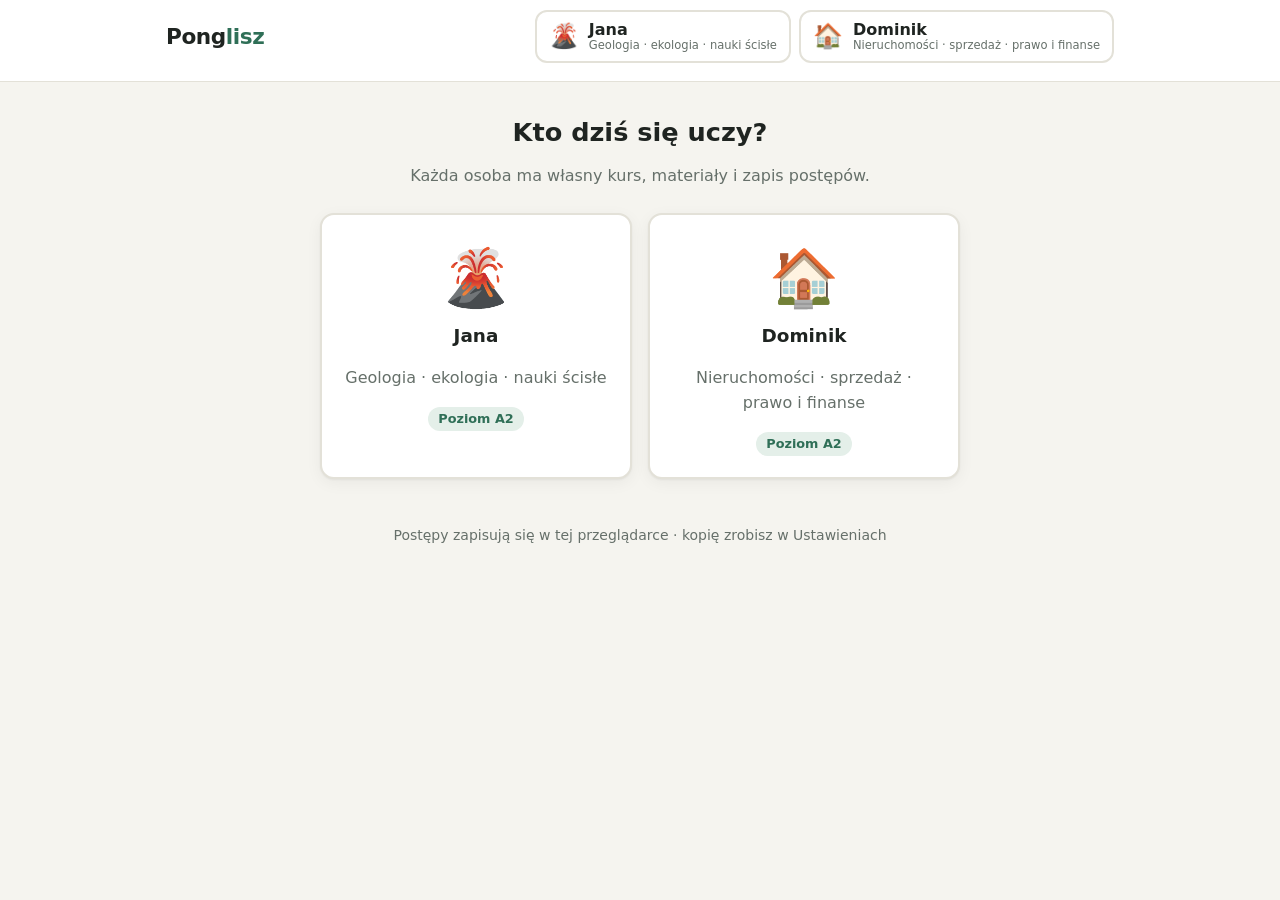
==== public/index.html @ fcb57989 "Przejście z Cloudflare Pages na Workers (strona w public/, logika w worker/) Co-Authored-By: Claude " ====
<!doctype html>
<html lang="pl">
<head>
  <meta charset="utf-8">
  <meta name="viewport" content="width=device-width, initial-scale=1">
  <title>Ponglisz – angielski dla Jany i Dominika</title>
  <meta name="description" content="Adaptacyjna nauka angielskiego: geologia i nauki ścisłe (Jana) oraz nieruchomości (Dominik).">
  <meta name="theme-color" content="#2f6f57">
  <link rel="icon" href="data:image/svg+xml,<svg xmlns='http://www.w3.org/2000/svg' viewBox='0 0 100 100'><text y='.9em' font-size='90'>🇬🇧</text></svg>">
  <link rel="stylesheet" href="css/style.css">
</head>
<body>
  <header class="top">
    <div class="wrap">
      <a class="logo" href="#/">Pong<span>lisz</span></a>
      <nav class="ptabs" id="ptabs" aria-label="Profile"></nav>
    </div>
    <nav class="subnav wrap" id="subnav" aria-label="Sekcje" hidden></nav>
  </header>

  <main class="wrap" id="view"></main>

  <footer class="wrap foot muted small">
    <span id="syncstat">Postępy zapisują się w tej przeglądarce · kopię zrobisz w Ustawieniach</span><span id="who" hidden></span>
  </footer>

  <script src="js/data/decks-common.js"></script>
  <script src="js/data/decks-jana.js"></script>
  <script src="js/data/decks-dominik.js"></script>
  <script src="js/data/decks-life.js"></script>
  <script src="js/data/grammar.js"></script>
  <script src="js/data/readings.js"></script>
  <script src="js/app.js"></script>
</body>
</html>
---- public/css/style.css ----
:root {
  --bg: #f5f4ef;
  --card: #ffffff;
  --text: #1f2421;
  --muted: #66706a;
  --line: #e3e1d8;
  --accent: #2f6f57;
  --accent-2: #d08a2e;
  --accent-soft: #e4efe9;
  --ok: #1f8a4c;
  --ok-soft: #e1f4e8;
  --bad: #c43d3d;
  --bad-soft: #fbe6e4;
  --shadow: 0 1px 2px rgba(0,0,0,.05), 0 4px 16px rgba(0,0,0,.05);
  --radius: 14px;
}
body[data-profile="jana"] { --accent: #2f6f57; --accent-2: #c9822a; --accent-soft: #e4efe9; }
body[data-profile="dominik"] { --accent: #2457b8; --accent-2: #d9822b; --accent-soft: #e5ecfa; }

@media (prefers-color-scheme: dark) {
  :root {
    --bg: #141716; --card: #1d2120; --text: #e9ece9; --muted: #9aa49e; --line: #2d3331;
    --ok-soft: #173826; --bad-soft: #3d1d1d; --shadow: 0 1px 2px rgba(0,0,0,.4);
  }
  body[data-profile="jana"] { --accent: #5fb38f; --accent-soft: #1f342b; }
  body[data-profile="dominik"] { --accent: #6e9cf0; --accent-soft: #1d2a44; }
}

* { box-sizing: border-box; }
html { -webkit-text-size-adjust: 100%; }
body {
  margin: 0; background: var(--bg); color: var(--text);
  font: 16px/1.55 system-ui, -apple-system, "Segoe UI", Roboto, "Helvetica Neue", Arial, sans-serif;
}
a { color: var(--accent); }
h1 { font-size: 1.6rem; margin: .2em 0 .4em; line-height: 1.2; }
h2 { font-size: 1.15rem; margin: 0 0 .7em; }
h3 { font-size: 1rem; margin: 1em 0 .5em; }
.wrap { max-width: 980px; margin: 0 auto; padding: 0 16px; }
.muted { color: var(--muted); }
.small { font-size: .875rem; }
.center { text-align: center; }
.mt { margin-top: 1.4em; }
kbd { font: 600 .75rem ui-monospace, monospace; border: 1px solid var(--line); border-radius: 5px; padding: 1px 5px; background: var(--bg); color: var(--muted); }

/* nagłówek */
.top { background: var(--card); border-bottom: 1px solid var(--line); position: sticky; top: 0; z-index: 5; }
.top > .wrap:first-child { display: flex; align-items: center; gap: 16px; padding-top: 10px; padding-bottom: 10px; flex-wrap: wrap; }
.logo { font-weight: 800; font-size: 1.35rem; text-decoration: none; color: var(--text); letter-spacing: -.02em; }
.logo span { color: var(--accent); }
.ptabs { display: flex; gap: 8px; margin-left: auto; flex-wrap: wrap; }
.ptab { display: flex; align-items: center; gap: 10px; text-decoration: none; color: var(--text); border: 2px solid var(--line); border-radius: 12px; padding: 6px 12px; transition: border-color .15s, background .15s; }
.ptab small { display: block; color: var(--muted); font-size: .72rem; line-height: 1.2; }
.ptab b { display: block; line-height: 1.2; }
.ptab .pe { font-size: 1.5rem; }
.ptab[data-p="jana"].active { border-color: #2f6f57; background: #e4efe9; }
.ptab[data-p="dominik"].active { border-color: #2457b8; background: #e5ecfa; }
@media (prefers-color-scheme: dark) {
  .ptab[data-p="jana"].active { background: #1f342b; border-color: #5fb38f; }
  .ptab[data-p="dominik"].active { background: #1d2a44; border-color: #6e9cf0; }
}
.subnav { display: flex; gap: 4px; overflow-x: auto; padding-bottom: 8px; scrollbar-width: none; }
.subnav::-webkit-scrollbar { display: none; }
.subnav a { white-space: nowrap; text-decoration: none; color: var(--muted); padding: 6px 12px; border-radius: 999px; font-size: .92rem; }
.subnav a.active { background: var(--accent); color: #fff; }
.subnav a:not(.active):hover { background: var(--accent-soft); color: var(--text); }

main { padding-top: 20px; padding-bottom: 20px; }
.foot { padding-bottom: 30px; text-align: center; }

/* karty */
.card { background: var(--card); border: 1px solid var(--line); border-radius: var(--radius); padding: 20px; box-shadow: var(--shadow); margin-bottom: 16px; }
.grid2 { display: grid; grid-template-columns: 1fr 1fr; gap: 16px; }
.grid2 > .card { margin-bottom: 0; }
.grid2 { margin-bottom: 16px; }
@media (max-width: 760px) { .grid2 { grid-template-columns: 1fr; } }

/* przyciski */
.btn { display: inline-flex; align-items: center; justify-content: center; gap: 8px; border: 0; border-radius: 10px; padding: 10px 18px; background: var(--accent); color: #fff; font: inherit; font-weight: 600; cursor: pointer; text-decoration: none; transition: filter .15s, transform .05s; }
.btn:hover { filter: brightness(1.08); }
.btn:active { transform: translateY(1px); }
.btn:disabled { opacity: .5; cursor: default; }
.btn.big { padding: 14px 24px; font-size: 1.05rem; flex-direction: column; gap: 2px; }
.btn.big small { font-weight: 400; opacity: .9; font-size: .8rem; }
.btn.ghost { background: transparent; color: var(--accent); border: 2px solid var(--accent); }
.btn.sm { padding: 6px 12px; font-size: .9rem; }
.btn.danger { background: var(--bad); }
.btn.file { cursor: pointer; }
.link { background: none; border: 0; padding: 0; color: var(--accent); font: inherit; cursor: pointer; text-decoration: underline; text-underline-offset: 2px; }
.actions { display: flex; gap: 10px; justify-content: flex-end; margin-top: 16px; flex-wrap: wrap; }
.actions.center { justify-content: center; }
.row-gap { display: flex; gap: 12px; flex-wrap: wrap; align-items: center; margin: 10px 0; }
.row-between { display: flex; justify-content: space-between; gap: 10px; }
.pill { display: inline-block; background: var(--accent-soft); color: var(--accent); font-weight: 700; font-size: .8rem; padding: 2px 10px; border-radius: 999px; vertical-align: middle; }
.pill.sm { font-size: .7rem; padding: 1px 7px; }

/* wybór profilu */
.chooser { text-align: center; padding: 30px 0; }
.choose-grid { display: grid; grid-template-columns: repeat(auto-fit, minmax(240px, 1fr)); gap: 16px; max-width: 640px; margin: 24px auto 0; }
.choose { text-decoration: none; color: var(--text); transition: transform .15s, border-color .15s; border-width: 2px; }
.choose:hover { transform: translateY(-3px); }
.choose[data-p="jana"]:hover { border-color: #2f6f57; }
.choose[data-p="dominik"]:hover { border-color: #2457b8; }
.big-emoji { font-size: 3.5rem; }

/* pulpit */
.hero-top { display: flex; justify-content: space-between; gap: 16px; align-items: flex-start; }
.hero-top p { margin: 0; }
.lvl-badge { background: var(--accent); color: #fff; border-radius: 16px; padding: 8px 16px; text-align: center; min-width: 84px; }
.lvl-badge small { display: block; font-size: .7rem; text-transform: uppercase; letter-spacing: .08em; opacity: .85; }
.lvl-badge b { font-size: 1.7rem; line-height: 1.1; }
.lvl-progress { margin: 18px 0 8px; }
.lvl-progress p { margin: 6px 0 0; }
.bar { height: 8px; background: var(--line); border-radius: 999px; overflow: hidden; flex: 1; }
.bar.big { height: 12px; margin-top: 6px; }
.bar span { display: block; height: 100%; background: linear-gradient(90deg, var(--accent), var(--accent-2)); border-radius: 999px; transition: width .4s; }
.hero-actions { display: flex; gap: 12px; flex-wrap: wrap; margin-top: 16px; align-items: flex-start; flex-direction: column; }
.hero-actions p { margin: 0; }
.lessons { display: flex; gap: 10px; flex-wrap: wrap; justify-content: inherit; }
.center .lessons { justify-content: center; margin: 14px 0; }
.lesson-btn { flex-direction: column; gap: 0; padding: 12px 20px; min-width: 150px; }
.lesson-btn small { font-weight: 400; font-size: .8rem; opacity: .85; }
@media (max-width: 600px) { .lessons { width: 100%; } .lesson-btn { flex: 1 1 100%; } }

.stats { display: grid; grid-template-columns: repeat(6, 1fr); gap: 12px; margin-bottom: 16px; }
.stat { margin: 0; padding: 14px; text-align: center; }
.stat b { display: block; font-size: 1.5rem; line-height: 1.2; }
.stat b small { font-size: .9rem; color: var(--muted); font-weight: 500; }
.stat span { font-size: .78rem; color: var(--muted); }
@media (max-width: 860px) { .stats { grid-template-columns: repeat(3, 1fr); } }
@media (max-width: 480px) { .stats { grid-template-columns: repeat(2, 1fr); } }

.chart { display: flex; gap: 6px; align-items: flex-end; height: 140px; }
.bcol { flex: 1; display: flex; flex-direction: column; align-items: center; gap: 4px; height: 100%; }
.btrack { flex: 1; width: 100%; display: flex; align-items: flex-end; }
.bfill { width: 100%; background: var(--accent-soft); border-radius: 6px 6px 2px 2px; display: flex; align-items: flex-end; overflow: hidden; min-height: 2px; }
.bok { width: 100%; background: var(--accent); }
.bcol span { font-size: .7rem; color: var(--muted); }
.legend { display: flex; align-items: center; gap: 6px; margin: 10px 0 0; }
.lg { display: inline-block; width: 12px; height: 12px; border-radius: 3px; }
.lg.a { background: var(--accent); }
.lg.b { background: var(--accent-soft); margin-left: 10px; }

.deckrow { padding: 10px 0; border-bottom: 1px solid var(--line); }
.deckrow:last-of-type { border-bottom: 0; }
.dr-head { display: flex; justify-content: space-between; gap: 8px; flex-wrap: wrap; }
.dr-act { font-size: .82rem; margin-top: 4px; color: var(--muted); }
.due { color: var(--accent-2); }
.stack { display: flex; height: 8px; background: var(--line); border-radius: 999px; overflow: hidden; margin-top: 6px; }
.stack .m { background: var(--accent); }
.stack .s { background: var(--accent-soft); }
@media (prefers-color-scheme: dark) { .stack .s { background: #3a4a43; } }

.glist { display: flex; flex-direction: column; gap: 2px; }
.grow { display: flex; justify-content: space-between; align-items: center; gap: 10px; text-decoration: none; color: var(--text); padding: 6px 8px; border-radius: 8px; font-size: .92rem; }
.grow:hover { background: var(--accent-soft); }
.mini { display: inline-block; width: 70px; height: 6px; background: var(--line); border-radius: 999px; overflow: hidden; flex-shrink: 0; }
.mini span { display: block; height: 100%; background: var(--accent); }

/* sesja */
.sess-top { display: flex; align-items: center; gap: 12px; margin-bottom: 14px; }
.task { max-width: 680px; margin: 0 auto 16px; padding: 26px; }
.badge { display: inline-block; font-size: .78rem; font-weight: 700; padding: 3px 10px; border-radius: 999px; margin-bottom: 8px; }
.badge.new { background: #fff1d9; color: #9a5b00; }
.badge.gram { background: var(--accent-soft); color: var(--accent); }
.badge.retry { background: var(--bad-soft); color: var(--bad); }
@media (prefers-color-scheme: dark) { .badge.new { background: #3d2e12; color: #f2c46d; } }
.deck-label { font-size: .82rem; color: var(--muted); margin-bottom: 14px; }
.qlabel { font-size: .9rem; color: var(--muted); margin-bottom: 4px; }
.word { font-size: 2rem; font-weight: 700; line-height: 1.2; margin: 4px 0 8px; display: flex; align-items: center; gap: 10px; flex-wrap: wrap; letter-spacing: -.01em; }
.word.pl { font-size: 1.6rem; }
.tr { font-size: 1.25rem; color: var(--accent); font-weight: 600; margin-bottom: 12px; }
.example { font-style: italic; background: var(--bg); border-left: 4px solid var(--accent); padding: 10px 14px; border-radius: 8px; margin: 10px 0; }
.sentence { font-size: 1.3rem; line-height: 1.5; margin: 8px 0 4px; }
.blank { display: inline-block; min-width: 3.2em; border-bottom: 3px solid var(--accent); color: var(--accent); text-align: center; font-weight: 700; }
.hintline { margin-top: 4px; }
.speak { border: 0; background: var(--accent-soft); border-radius: 50%; width: 38px; height: 38px; cursor: pointer; font-size: 1rem; flex-shrink: 0; vertical-align: middle; }
.speak.sm { width: 28px; height: 28px; font-size: .78rem; }
.speak.xs { width: 22px; height: 22px; font-size: .62rem; }
.speak:hover { filter: brightness(.95); }

.opts { display: grid; gap: 10px; margin-top: 18px; }
.opt { display: flex; align-items: center; gap: 12px; text-align: left; border: 2px solid var(--line); background: var(--card); color: var(--text); border-radius: 12px; padding: 12px 14px; font: inherit; cursor: pointer; transition: border-color .12s, background .12s; }
.opt:hover:not(:disabled) { border-color: var(--accent); background: var(--accent-soft); }
.opt:disabled { cursor: default; }
.opt.right { border-color: var(--ok); background: var(--ok-soft); }
.opt.wrong { border-color: var(--bad); background: var(--bad-soft); }

.typed { display: flex; gap: 10px; margin-top: 18px; }
.typed input, .toolbar input, .toolbar select, .form select { flex: 1; font: inherit; font-size: 1.1rem; padding: 10px 14px; border-radius: 10px; border: 2px solid var(--line); background: var(--card); color: var(--text); min-width: 0; }
.typed input:focus { outline: none; border-color: var(--accent); }
.typed input.right { border-color: var(--ok); background: var(--ok-soft); }
.typed input.wrong { border-color: var(--bad); background: var(--bad-soft); }

.built, .pool { display: flex; flex-wrap: wrap; gap: 8px; min-height: 52px; padding: 10px; border-radius: 12px; margin-top: 14px; }
.built { border: 2px dashed var(--line); }
.built.right { border-color: var(--ok); background: var(--ok-soft); }
.built.wrong { border-color: var(--bad); background: var(--bad-soft); }
.tok { border: 1px solid var(--line); background: var(--card); color: var(--text); padding: 7px 12px; border-radius: 9px; font: inherit; cursor: pointer; box-shadow: 0 1px 0 var(--line); }
.tok.on { background: var(--accent-soft); border-color: var(--accent); }

.fb { margin-top: 16px; padding: 12px 16px; border-radius: 12px; }
.fb.ok { background: var(--ok-soft); border: 1px solid var(--ok); }
.fb.bad { background: var(--bad-soft); border: 1px solid var(--bad); }
.fb-title { font-weight: 700; margin-bottom: 4px; }
.fb.ok .fb-title { color: var(--ok); }
.fb.bad .fb-title { color: var(--bad); }
.fb .example { background: rgba(255,255,255,.5); }
@media (prefers-color-scheme: dark) { .fb .example { background: rgba(0,0,0,.2); } }

.result-ring { --p: 0; width: 140px; height: 140px; border-radius: 50%; margin: 16px auto; display: grid; place-content: center; background: conic-gradient(var(--accent) calc(var(--p) * 1%), var(--line) 0); position: relative; }
.result-ring::before { content: ""; position: absolute; inset: 12px; background: var(--card); border-radius: 50%; }
.result-ring b, .result-ring small { position: relative; display: block; text-align: center; }
.result-ring b { font-size: 1.8rem; }
.adapt { margin: 10px auto; max-width: 520px; padding: 10px 14px; border-radius: 10px; background: var(--accent-soft); }
.adapt.level { background: #fff1d9; border: 1px solid var(--accent-2); }
@media (prefers-color-scheme: dark) { .adapt.level { background: #3d2e12; } }
.wrong-list { max-width: 520px; margin: 16px auto 0; text-align: left; }
.wl { display: flex; justify-content: space-between; gap: 10px; padding: 6px 0; border-bottom: 1px solid var(--line); align-items: center; }

/* słownictwo */
.chips { display: flex; gap: 8px; flex-wrap: wrap; margin-bottom: 14px; }
.chip { text-decoration: none; color: var(--text); border: 1px solid var(--line); padding: 6px 12px; border-radius: 999px; font-size: .9rem; }
.chip.active { background: var(--accent); color: #fff; border-color: var(--accent); }
.toolbar { display: flex; gap: 10px; flex-wrap: wrap; margin-bottom: 10px; }
.toolbar input { flex: 2 1 220px; font-size: 1rem; }
.toolbar select { flex: 1 1 140px; font-size: .95rem; }
.wlist { display: flex; flex-direction: column; }
.wrow { display: grid; grid-template-columns: 1fr auto; gap: 2px 12px; padding: 10px 4px; border-bottom: 1px solid var(--line); }
.wmain { display: flex; align-items: center; gap: 8px; flex-wrap: wrap; }
.wmain .pl { color: var(--muted); }
.wmain .pl::before { content: "– "; }
.wex { grid-column: 1; }
.wmeta { grid-column: 2; grid-row: 1 / span 2; display: flex; flex-direction: column; align-items: flex-end; gap: 4px; }
.st { font-size: .72rem; padding: 1px 8px; border-radius: 999px; }
.st.new { background: var(--line); color: var(--muted); }
.st.learn { background: #fff1d9; color: #9a5b00; }
.st.ok { background: var(--ok-soft); color: var(--ok); }
@media (prefers-color-scheme: dark) { .st.learn { background: #3d2e12; color: #f2c46d; } }

/* gramatyka */
.glevel.locked h3 { opacity: .75; }
.gcards { display: grid; grid-template-columns: repeat(auto-fill, minmax(230px, 1fr)); gap: 10px; }
.gcard { display: flex; flex-direction: column; gap: 6px; text-decoration: none; color: var(--text); border: 1px solid var(--line); border-radius: 12px; padding: 12px; }
.gcard:hover { border-color: var(--accent); }
.gcard .mini { width: 100%; }
.glevel.locked .gcard { opacity: .7; }
.lesson { font-size: 1.02rem; }
.lesson ul { padding-left: 1.2em; }
.lesson li { margin: 4px 0; }
.lesson i { color: var(--accent); font-style: normal; font-weight: 500; }
.lesson i.sayable { cursor: pointer; border-bottom: 1px dotted var(--accent); }
.lesson s { color: var(--bad); }

/* czytanie */
.rlist { display: grid; gap: 10px; }
.rcard { display: flex; gap: 12px; align-items: center; flex-wrap: wrap; text-decoration: none; color: var(--text); border: 1px solid var(--line); border-radius: 12px; padding: 14px; }
.rcard:hover { border-color: var(--accent); }
.rcard.locked { opacity: .7; }
.rcard .muted { margin-left: auto; }
.reading { font-size: 1.1rem; line-height: 1.75; max-width: 68ch; }
.gloss { border-bottom: 2px dotted var(--accent); cursor: help; position: relative; }
.gloss:hover::after, .gloss:focus::after, .gloss.show::after {
  content: attr(data-tr); position: absolute; left: 0; bottom: 100%; margin-bottom: 4px; white-space: nowrap;
  background: var(--text); color: var(--bg); font-size: .8rem; padding: 3px 8px; border-radius: 6px; z-index: 3; font-style: normal;
}
.glossary { margin-top: 10px; }
.glossary summary { cursor: pointer; color: var(--accent); font-weight: 600; }
.rqq { border: 1px solid var(--line); border-radius: 12px; margin: 0 0 12px; padding: 10px 14px; }
.rqq legend { font-weight: 600; padding: 0 6px; }
.rqq label { display: block; padding: 6px 8px; border-radius: 8px; cursor: pointer; }
.rqq label:hover { background: var(--accent-soft); }
.rqq label.right { background: var(--ok-soft); }
.rqq label.wrong { background: var(--bad-soft); }
.ptres { display: flex; gap: 14px; justify-content: center; flex-wrap: wrap; margin: 12px 0; }

/* ustawienia */
.form { display: grid; gap: 18px; max-width: 560px; }
.form label { display: grid; gap: 6px; }
.form input[type=range] { width: 100%; accent-color: var(--accent); }

@media (max-width: 600px) {
  h1 { font-size: 1.35rem; }
  .card { padding: 16px; }
  .task { padding: 18px; }
  .word { font-size: 1.6rem; }
  .sentence { font-size: 1.12rem; }
  .ptab small { display: none; }
  .ptabs { margin-left: 0; width: 100%; }
  .ptab { flex: 1; }
  .typed { flex-direction: column; }
  .hero-top h1 { font-size: 1.3rem; }
}
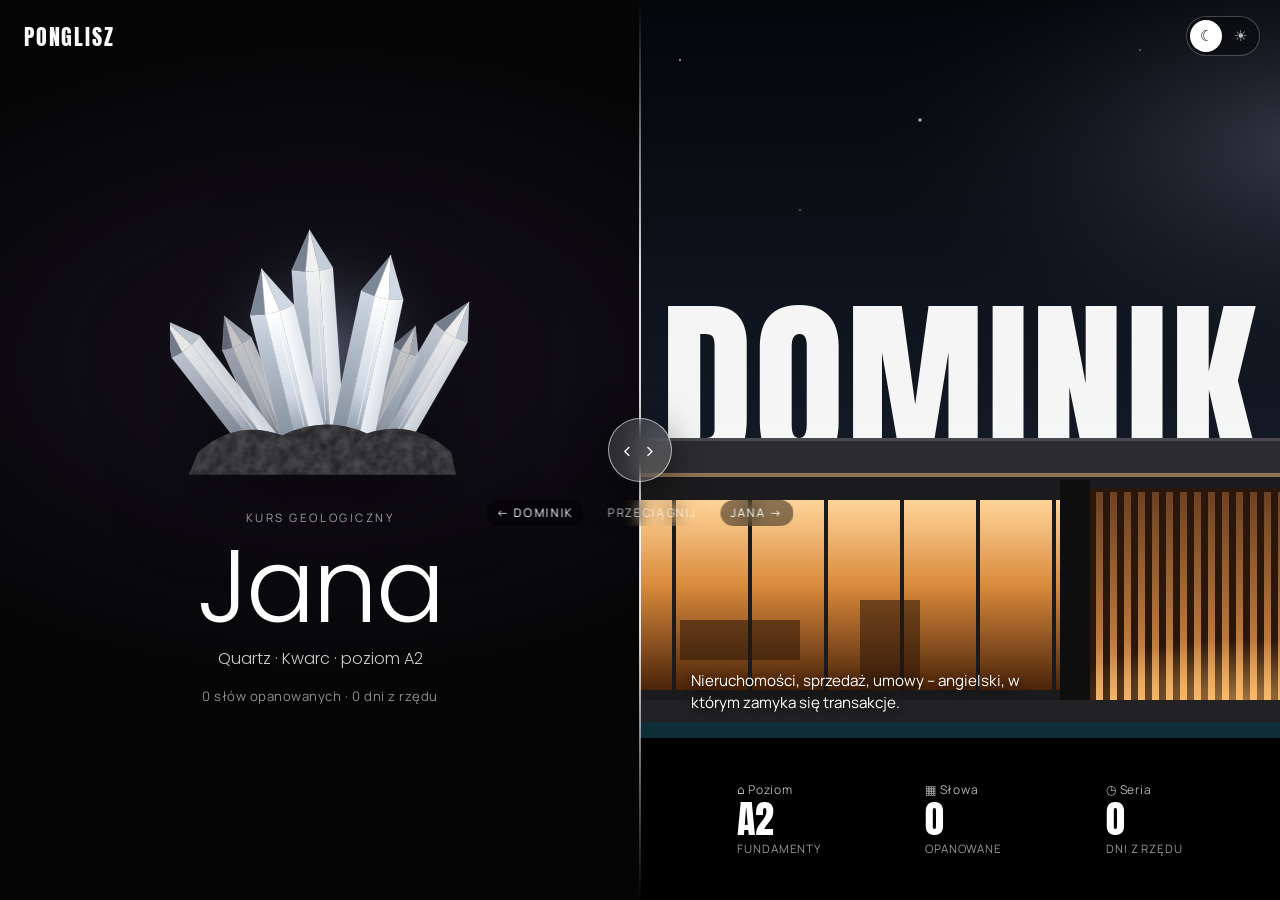
==== commit e74f4d76: "Podgląd nowej szaty graficznej: ekran z suwakiem, pulpity Jany i Dominika, motyw ciemny/jasny Co-Aut" ====
--- a/public/index.html
+++ b/public/index.html
@@ -1,19 +1,24 @@
 <!doctype html>
-<html lang="pl">
+<html lang="pl" data-theme="dark">
 <head>
   <meta charset="utf-8">
   <meta name="viewport" content="width=device-width, initial-scale=1">
   <title>Ponglisz – angielski dla Jany i Dominika</title>
   <meta name="description" content="Adaptacyjna nauka angielskiego: geologia i nauki ścisłe (Jana) oraz nieruchomości (Dominik).">
-  <meta name="theme-color" content="#2f6f57">
+  <meta name="theme-color" content="#0b0b0c">
   <link rel="icon" href="data:image/svg+xml,<svg xmlns='http://www.w3.org/2000/svg' viewBox='0 0 100 100'><text y='.9em' font-size='90'>🇬🇧</text></svg>">
+  <link rel="preconnect" href="https://fonts.googleapis.com">
+  <link rel="preconnect" href="https://fonts.gstatic.com" crossorigin>
+  <link rel="stylesheet" href="https://fonts.googleapis.com/css2?family=Anton&family=Manrope:wght@400;500;600;700&family=Poppins:wght@200;300;400;500&display=swap">
   <link rel="stylesheet" href="css/style.css">
+  <link rel="stylesheet" href="css/theme.css">
+  <script>try{document.documentElement.dataset.theme=localStorage.getItem('ponglisz:theme')||'dark'}catch(e){}</script>
 </head>
 <body>
   <header class="top">
     <div class="wrap">
-      <a class="logo" href="#/">Pong<span>lisz</span></a>
-      <nav class="ptabs" id="ptabs" aria-label="Profile"></nav>
+      <a class="logo" href="#/">PONGLISZ</a>
+      <div class="ptabs" id="ptabs"></div>
     </div>
     <nav class="subnav wrap" id="subnav" aria-label="Sekcje" hidden></nav>
   </header>
@@ -30,6 +35,7 @@
   <script src="js/data/decks-life.js"></script>
   <script src="js/data/grammar.js"></script>
   <script src="js/data/readings.js"></script>
+  <script src="js/art.js"></script>
   <script src="js/app.js"></script>
 </body>
 </html>
--- a/public/css/style.css
+++ b/public/css/style.css
@@ -17,14 +17,7 @@
 body[data-profile="jana"] { --accent: #2f6f57; --accent-2: #c9822a; --accent-soft: #e4efe9; }
 body[data-profile="dominik"] { --accent: #2457b8; --accent-2: #d9822b; --accent-soft: #e5ecfa; }
 
-@media (prefers-color-scheme: dark) {
-  :root {
-    --bg: #141716; --card: #1d2120; --text: #e9ece9; --muted: #9aa49e; --line: #2d3331;
-    --ok-soft: #173826; --bad-soft: #3d1d1d; --shadow: 0 1px 2px rgba(0,0,0,.4);
-  }
-  body[data-profile="jana"] { --accent: #5fb38f; --accent-soft: #1f342b; }
-  body[data-profile="dominik"] { --accent: #6e9cf0; --accent-soft: #1d2a44; }
-}
+
 
 * { box-sizing: border-box; }
 html { -webkit-text-size-adjust: 100%; }
@@ -55,14 +48,11 @@
 .ptab .pe { font-size: 1.5rem; }
 .ptab[data-p="jana"].active { border-color: #2f6f57; background: #e4efe9; }
 .ptab[data-p="dominik"].active { border-color: #2457b8; background: #e5ecfa; }
-@media (prefers-color-scheme: dark) {
-  .ptab[data-p="jana"].active { background: #1f342b; border-color: #5fb38f; }
-  .ptab[data-p="dominik"].active { background: #1d2a44; border-color: #6e9cf0; }
-}
+
 .subnav { display: flex; gap: 4px; overflow-x: auto; padding-bottom: 8px; scrollbar-width: none; }
 .subnav::-webkit-scrollbar { display: none; }
 .subnav a { white-space: nowrap; text-decoration: none; color: var(--muted); padding: 6px 12px; border-radius: 999px; font-size: .92rem; }
-.subnav a.active { background: var(--accent); color: #fff; }
+.subnav a.active { background: var(--accent); color: var(--on-accent, #fff); }
 .subnav a:not(.active):hover { background: var(--accent-soft); color: var(--text); }
 
 main { padding-top: 20px; padding-bottom: 20px; }
@@ -76,7 +66,7 @@
 @media (max-width: 760px) { .grid2 { grid-template-columns: 1fr; } }
 
 /* przyciski */
-.btn { display: inline-flex; align-items: center; justify-content: center; gap: 8px; border: 0; border-radius: 10px; padding: 10px 18px; background: var(--accent); color: #fff; font: inherit; font-weight: 600; cursor: pointer; text-decoration: none; transition: filter .15s, transform .05s; }
+.btn { display: inline-flex; align-items: center; justify-content: center; gap: 8px; border: 0; border-radius: 10px; padding: 10px 18px; background: var(--accent); color: var(--on-accent, #fff); font: inherit; font-weight: 600; cursor: pointer; text-decoration: none; transition: filter .15s, transform .05s; }
 .btn:hover { filter: brightness(1.08); }
 .btn:active { transform: translateY(1px); }
 .btn:disabled { opacity: .5; cursor: default; }
@@ -149,7 +139,7 @@
 .stack { display: flex; height: 8px; background: var(--line); border-radius: 999px; overflow: hidden; margin-top: 6px; }
 .stack .m { background: var(--accent); }
 .stack .s { background: var(--accent-soft); }
-@media (prefers-color-scheme: dark) { .stack .s { background: #3a4a43; } }
+
 
 .glist { display: flex; flex-direction: column; gap: 2px; }
 .grow { display: flex; justify-content: space-between; align-items: center; gap: 10px; text-decoration: none; color: var(--text); padding: 6px 8px; border-radius: 8px; font-size: .92rem; }
@@ -164,7 +154,7 @@
 .badge.new { background: #fff1d9; color: #9a5b00; }
 .badge.gram { background: var(--accent-soft); color: var(--accent); }
 .badge.retry { background: var(--bad-soft); color: var(--bad); }
-@media (prefers-color-scheme: dark) { .badge.new { background: #3d2e12; color: #f2c46d; } }
+
 .deck-label { font-size: .82rem; color: var(--muted); margin-bottom: 14px; }
 .qlabel { font-size: .9rem; color: var(--muted); margin-bottom: 4px; }
 .word { font-size: 2rem; font-weight: 700; line-height: 1.2; margin: 4px 0 8px; display: flex; align-items: center; gap: 10px; flex-wrap: wrap; letter-spacing: -.01em; }
@@ -206,7 +196,7 @@
 .fb.ok .fb-title { color: var(--ok); }
 .fb.bad .fb-title { color: var(--bad); }
 .fb .example { background: rgba(255,255,255,.5); }
-@media (prefers-color-scheme: dark) { .fb .example { background: rgba(0,0,0,.2); } }
+
 
 .result-ring { --p: 0; width: 140px; height: 140px; border-radius: 50%; margin: 16px auto; display: grid; place-content: center; background: conic-gradient(var(--accent) calc(var(--p) * 1%), var(--line) 0); position: relative; }
 .result-ring::before { content: ""; position: absolute; inset: 12px; background: var(--card); border-radius: 50%; }
@@ -214,14 +204,14 @@
 .result-ring b { font-size: 1.8rem; }
 .adapt { margin: 10px auto; max-width: 520px; padding: 10px 14px; border-radius: 10px; background: var(--accent-soft); }
 .adapt.level { background: #fff1d9; border: 1px solid var(--accent-2); }
-@media (prefers-color-scheme: dark) { .adapt.level { background: #3d2e12; } }
+
 .wrong-list { max-width: 520px; margin: 16px auto 0; text-align: left; }
 .wl { display: flex; justify-content: space-between; gap: 10px; padding: 6px 0; border-bottom: 1px solid var(--line); align-items: center; }
 
 /* słownictwo */
 .chips { display: flex; gap: 8px; flex-wrap: wrap; margin-bottom: 14px; }
 .chip { text-decoration: none; color: var(--text); border: 1px solid var(--line); padding: 6px 12px; border-radius: 999px; font-size: .9rem; }
-.chip.active { background: var(--accent); color: #fff; border-color: var(--accent); }
+.chip.active { background: var(--accent); color: var(--on-accent, #fff); border-color: var(--accent); }
 .toolbar { display: flex; gap: 10px; flex-wrap: wrap; margin-bottom: 10px; }
 .toolbar input { flex: 2 1 220px; font-size: 1rem; }
 .toolbar select { flex: 1 1 140px; font-size: .95rem; }
@@ -236,7 +226,7 @@
 .st.new { background: var(--line); color: var(--muted); }
 .st.learn { background: #fff1d9; color: #9a5b00; }
 .st.ok { background: var(--ok-soft); color: var(--ok); }
-@media (prefers-color-scheme: dark) { .st.learn { background: #3d2e12; color: #f2c46d; } }
+
 
 /* gramatyka */
 .glevel.locked h3 { opacity: .75; }
--- a/public/css/theme.css
+++ b/public/css/theme.css
@@ -0,0 +1,277 @@
+/* Ponglisz – nowa szata graficzna.
+   Jana: czarne tło, minerały, cienka typografia (Poppins), przyciski z teksturą kamieni.
+   Dominik: nocna architektura, wielki wąski napis (Anton), szklane przyciski, rzut techniczny. */
+
+@property --pos { syntax: '<percentage>'; inherits: true; initial-value: 50%; }
+
+/* ---------- tokeny ---------- */
+html[data-theme="dark"] {
+  --bg: #0a0a0b; --card: #131315; --card-2: #1a1a1d; --text: #f3f2ef; --muted: #9b9ba1; --line: #26262b;
+  --ok: #5ad19a; --ok-soft: rgba(90, 209, 154, .13); --bad: #ff7a7a; --bad-soft: rgba(255, 122, 122, .13);
+  --shadow: none; --glass-bg: rgba(18, 18, 20, .38); --glass-line: rgba(255, 255, 255, .26); --bp-bg: #f2f0eb; --bp-ink: #1b1b1b;
+  color-scheme: dark;
+}
+html[data-theme="light"] {
+  --bg: #f1efea; --card: #ffffff; --card-2: #f7f5f1; --text: #121212; --muted: #6c6a66; --line: #e0ddd6;
+  --ok: #17824b; --ok-soft: #e3f4ea; --bad: #c43d3d; --bad-soft: #fbe6e4;
+  --shadow: 0 1px 2px rgba(0, 0, 0, .04), 0 8px 30px rgba(0, 0, 0, .05);
+  --glass-bg: rgba(18, 18, 20, .32); --glass-line: rgba(255, 255, 255, .35); --bp-bg: #ffffff; --bp-ink: #1b1b1b;
+  color-scheme: light;
+}
+html[data-theme="dark"] body[data-profile="jana"] { --accent: #b48cff; --accent-2: #5ad19a; --accent-soft: rgba(180, 140, 255, .14); --on-accent: #120a20; }
+html[data-theme="light"] body[data-profile="jana"] { --accent: #6b3fd4; --accent-2: #1f8a62; --accent-soft: rgba(107, 63, 212, .1); --on-accent: #fff; }
+html[data-theme="dark"] body[data-profile="dominik"] { --accent: #f0b36a; --accent-2: #ffffff; --accent-soft: rgba(240, 179, 106, .14); --on-accent: #1a1006; }
+html[data-theme="light"] body[data-profile="dominik"] { --accent: #a8641f; --accent-2: #111; --accent-soft: rgba(168, 100, 31, .1); --on-accent: #fff; }
+html[data-theme] body { --accent: #f3f2ef; --accent-soft: rgba(255, 255, 255, .1); --on-accent: #111; }
+
+body { font-family: Manrope, system-ui, -apple-system, "Segoe UI", Roboto, sans-serif; transition: background-color .3s; }
+body[data-profile="jana"] h1, body[data-profile="jana"] h2 { font-family: Poppins, Manrope, sans-serif; font-weight: 400; letter-spacing: -.01em; }
+body[data-profile="dominik"] h1, body[data-profile="dominik"] h2 { font-family: Anton, Manrope, sans-serif; font-weight: 400; text-transform: uppercase; letter-spacing: .01em; }
+body[data-profile="dominik"] h1 { font-size: 2.1rem; }
+.eyebrow { display: inline-block; font-size: .72rem; letter-spacing: .22em; text-transform: uppercase; color: var(--muted); }
+.text-link { color: var(--accent); text-decoration: none; font-weight: 600; font-size: .92rem; }
+.text-link:hover { text-decoration: underline; }
+
+/* ---------- nagłówek ---------- */
+.top { background: color-mix(in srgb, var(--bg) 82%, transparent); backdrop-filter: blur(16px); -webkit-backdrop-filter: blur(16px); border-bottom: 1px solid var(--line); }
+.logo { font-family: Anton, Manrope, sans-serif; font-weight: 400; font-size: 1.45rem; letter-spacing: .06em; color: var(--text); }
+.ptabs { align-items: center; gap: 10px; }
+.who-pill { display: flex; align-items: center; gap: 10px; text-decoration: none; color: var(--text); border: 1px solid var(--line); border-radius: 999px; padding: 6px 8px 6px 16px; font-size: .88rem; transition: border-color .2s; }
+.who-pill:hover { border-color: var(--accent); }
+.who-pill span { color: var(--muted); }
+.who-pill i { font-style: normal; width: 28px; height: 28px; display: grid; place-items: center; border-radius: 50%; background: var(--accent-soft); color: var(--accent); }
+.theme-toggle { display: inline-flex; gap: 2px; padding: 3px; border-radius: 999px; border: 1px solid var(--line); background: var(--card); }
+.theme-toggle button { width: 32px; height: 32px; border-radius: 50%; border: 0; background: transparent; color: var(--muted); cursor: pointer; font-size: .95rem; }
+.theme-toggle button.on { background: var(--text); color: var(--bg); }
+.subnav { gap: 6px; padding-top: 2px; }
+.subnav a { border: 1px solid transparent; font-weight: 500; letter-spacing: .01em; }
+.subnav a:not(.active):hover { border-color: var(--line); background: transparent; }
+body[data-profile="dominik"] .subnav a { text-transform: uppercase; font-size: .78rem; letter-spacing: .08em; }
+
+/* ---------- karty ogólne ---------- */
+.card { border-radius: 18px; }
+html[data-theme="dark"] .card { background: var(--card); border-color: var(--line); }
+.stat b { font-family: Poppins, Manrope, sans-serif; font-weight: 300; font-size: 1.8rem; }
+body[data-profile="dominik"] .stat b { font-family: Anton, Manrope, sans-serif; font-weight: 400; font-size: 2rem; }
+.stat span { text-transform: uppercase; letter-spacing: .08em; font-size: .68rem; }
+.bfill { background: color-mix(in srgb, var(--accent) 22%, transparent); }
+.badge.new { background: var(--accent-soft); color: var(--accent); }
+.st.learn { background: var(--accent-soft); color: var(--accent); }
+.st.new { background: var(--card-2); }
+.adapt.level { background: var(--accent-soft); border-color: var(--accent); }
+.opt, .tok { background: var(--card-2); }
+.example { background: var(--card-2); }
+.speak { background: var(--accent-soft); color: var(--text); }
+.lvl-badge { color: var(--on-accent); }
+
+/* ---------- przyciski: kamień (Jana) ---------- */
+.stone-btn {
+  flex: 1 1 0;
+  position: relative; display: inline-flex; flex-direction: column; align-items: flex-start; justify-content: center;
+  min-width: 0; padding: 14px 18px; border-radius: 16px; border: 1px solid rgba(255, 255, 255, .18);
+  color: #fff; font: 600 1rem Manrope, sans-serif; text-shadow: 0 1px 3px rgba(0, 0, 0, .6); cursor: pointer;
+  background-size: cover; background-position: center;
+  box-shadow: inset 0 1px 0 rgba(255, 255, 255, .35), inset 0 -10px 20px rgba(0, 0, 0, .35), 0 8px 24px rgba(0, 0, 0, .35);
+  transition: transform .15s, filter .15s;
+}
+.stone-btn small { font-weight: 400; opacity: .85; font-size: .78rem; }
+.stone-btn:hover { transform: translateY(-2px); filter: brightness(1.12) saturate(1.1); }
+.stone-btn:active { transform: translateY(0); }
+.tex-agate { background-image: linear-gradient(120deg, rgba(255, 255, 255, .12), transparent 45%), var(--tex-agate); }
+.tex-amethyst { background-image: linear-gradient(120deg, rgba(255, 255, 255, .14), transparent 45%), var(--tex-amethyst); }
+.tex-granite { background-image: linear-gradient(120deg, rgba(255, 255, 255, .1), transparent 45%), var(--tex-granite); }
+
+/* ---------- przyciski: szkło (Dominik) ---------- */
+.glass, .glass-btn {
+  background: var(--glass-bg); border: 1px solid var(--glass-line); color: #fff;
+  backdrop-filter: blur(14px) saturate(140%); -webkit-backdrop-filter: blur(14px) saturate(140%);
+  border-radius: 999px;
+}
+.glass-btn, .solid-btn {
+  display: inline-flex; flex-direction: column; align-items: flex-start; padding: 11px 24px; font: 600 .95rem Manrope, sans-serif;
+  cursor: pointer; transition: background .2s, transform .15s; min-width: 140px; border-radius: 999px;
+}
+.glass-btn small, .solid-btn small { font-weight: 400; font-size: .74rem; opacity: .8; }
+.glass-btn:hover { background: rgba(255, 255, 255, .16); transform: translateY(-1px); }
+.solid-btn { background: #fff; color: #111; border: 1px solid #fff; }
+.solid-btn:hover { background: #f0b36a; border-color: #f0b36a; transform: translateY(-1px); }
+
+/* =======================================================================
+   EKRAN STARTOWY – podzielony na pół, z suwakiem
+   ======================================================================= */
+body.split-mode .top, body.split-mode .foot { display: none; }
+body.split-mode main.wrap { max-width: none; padding: 0; }
+.split { position: fixed; inset: 0; --pos: 50%; overflow: hidden; background: #000; touch-action: none; user-select: none; -webkit-user-select: none; cursor: grab; color: #fff; }
+.split.dragging { cursor: grabbing; }
+.split:not(.dragging) { transition: --pos .55s cubic-bezier(.2, .8, .2, 1); }
+.pane { position: absolute; inset: 0; display: block; color: #fff; text-decoration: none; overflow: hidden; }
+.pane:focus-visible { outline: 3px solid #fff; outline-offset: -6px; }
+
+/* Jana */
+.pane-jana { clip-path: inset(0 calc(100% - var(--pos)) 0 0); background: radial-gradient(60% 50% at calc(var(--pos) / 2) 40%, #17121f 0%, #050506 70%); }
+html[data-theme="light"] .pane-jana { background: radial-gradient(60% 50% at calc(var(--pos) / 2) 40%, #ffffff 0%, #e7e3dc 75%); color: #141414; }
+.pane-jana .pane-content { position: absolute; top: 50%; left: calc(var(--pos) / 2); transform: translate(-50%, -50%); width: min(40vw, 440px); text-align: center; }
+.pane-mineral { width: min(26vw, 300px); aspect-ratio: 1; margin: 0 auto 4px; filter: drop-shadow(0 20px 40px rgba(0, 0, 0, .5)); }
+.pane-mineral svg, .pane-mineral img { width: 100%; height: 100%; }
+.jana-title { font-family: Poppins, sans-serif; font-weight: 300; font-size: clamp(3rem, 8vw, 6.5rem); line-height: 1; margin: 6px 0 10px; letter-spacing: -.02em; }
+.pane-sub { margin: 0; font-family: Poppins, sans-serif; font-weight: 300; opacity: .8; }
+.pane-meta { margin: 14px 0 0; font-size: .82rem; opacity: .55; letter-spacing: .04em; }
+.pane .eyebrow { color: inherit; opacity: .6; }
+
+/* Dominik */
+.pane-dominik { clip-path: inset(0 0 0 var(--pos)); background: #05070a; }
+.scene.pane-scene { position: absolute; top: 0; bottom: 0; left: var(--pos); right: 0; }
+.pane-tag { z-index: 3; position: absolute; left: calc(var(--pos) + 4%); bottom: calc(18% + 24px); max-width: 360px; margin: 0; font-size: .95rem; line-height: 1.45; text-shadow: 0 2px 10px rgba(0, 0, 0, .8); }
+.pane-band { z-index: 3; position: absolute; left: var(--pos); right: 0; bottom: 0; height: 18%; min-height: 96px; background: #000; display: flex; align-items: center; justify-content: space-around; gap: 12px; padding: 0 4%; }
+.pane-band div { display: flex; flex-direction: column; }
+.pane-band small { font-size: .75rem; opacity: .7; letter-spacing: .06em; }
+.pane-band em { font-style: normal; font-size: .72rem; opacity: .6; text-transform: uppercase; letter-spacing: .08em; }
+.pane-band b { font-family: Anton, sans-serif; font-weight: 400; font-size: clamp(1.4rem, 3vw, 2.6rem); text-transform: uppercase; line-height: 1.05; }
+
+/* uchwyt suwaka */
+.split-handle { position: absolute; top: 0; bottom: 0; left: var(--pos); width: 0; z-index: 4; outline: none; }
+.split-handle::before { content: ""; position: absolute; top: 0; bottom: 0; left: -1px; width: 2px; background: linear-gradient(transparent, rgba(255, 255, 255, .85) 30%, rgba(255, 255, 255, .85) 70%, transparent); }
+.knob { position: absolute; top: 50%; left: 0; transform: translate(-50%, -50%); width: 64px; height: 64px; border-radius: 50%; display: grid; place-items: center;
+  background: rgba(255, 255, 255, .14); border: 1px solid rgba(255, 255, 255, .6); backdrop-filter: blur(12px); -webkit-backdrop-filter: blur(12px);
+  color: #fff; font-size: 1.3rem; letter-spacing: .12em; box-shadow: 0 10px 40px rgba(0, 0, 0, .5); animation: knob 2.6s ease-in-out infinite; }
+.split.dragging .knob, .split.opening .knob { animation: none; }
+.split-handle:focus-visible .knob { outline: 3px solid #fff; outline-offset: 4px; }
+@keyframes knob { 0%, 100% { transform: translate(-50%, -50%); } 25% { transform: translate(calc(-50% + 8px), -50%); } 75% { transform: translate(calc(-50% - 8px), -50%); } }
+.split-hint { position: absolute; left: var(--pos); top: calc(50% + 50px); transform: translateX(-50%); z-index: 4; display: flex; gap: 14px; font-size: .74rem; letter-spacing: .14em; text-transform: uppercase; white-space: nowrap; pointer-events: none; }
+.split-hint span { padding: 4px 10px; border-radius: 999px; background: rgba(0, 0, 0, .45); backdrop-filter: blur(8px); -webkit-backdrop-filter: blur(8px); }
+.split-hint span:nth-child(2) { background: transparent; opacity: .7; }
+.split.opening .split-hint, .split.opening .split-handle { opacity: 0; transition: opacity .2s; }
+.split-logo { position: absolute; top: 20px; left: 24px; z-index: 5; color: #fff; text-decoration: none; font-family: Anton, sans-serif; font-size: 1.4rem; letter-spacing: .08em; mix-blend-mode: difference; }
+.split-theme { position: absolute; top: 16px; right: 20px; z-index: 5; }
+.split-theme .theme-toggle { background: rgba(0, 0, 0, .35); border-color: rgba(255, 255, 255, .25); backdrop-filter: blur(10px); }
+.split-theme .theme-toggle button { color: rgba(255, 255, 255, .7); }
+.split-theme .theme-toggle button.on { background: #fff; color: #111; }
+
+/* pionowy układ (telefon): Jana u góry, Dominik na dole */
+.split.vertical .pane-jana { clip-path: inset(0 0 calc(100% - var(--pos)) 0); background: radial-gradient(70% 45% at 50% calc(var(--pos) / 2), #17121f 0%, #050506 75%); }
+html[data-theme="light"] .split.vertical .pane-jana { background: radial-gradient(70% 45% at 50% calc(var(--pos) / 2), #fff 0%, #e7e3dc 80%); }
+.split.vertical .pane-jana .pane-content { left: 50%; top: calc(var(--pos) / 2); width: 86vw; }
+.split.vertical .pane-mineral { width: min(30vh, 46vw); }
+.split.vertical .jana-title { font-size: clamp(2.6rem, 11vw, 4rem); margin: 0 0 4px; }
+.split.vertical .pane-meta { margin-top: 6px; }
+.split.vertical .pane-dominik { clip-path: inset(var(--pos) 0 0 0); }
+.split.vertical .scene.pane-scene { left: 0; top: var(--pos); bottom: 0; }
+.split.vertical .pane-band { left: 0; height: 13%; min-height: 70px; }
+.split.vertical .pane-tag { left: 6%; right: 6%; bottom: calc(13% + 14px); font-size: .82rem; }
+.split.vertical .split-handle { left: 0; right: 0; top: var(--pos); bottom: auto; width: auto; height: 0; }
+.split.vertical .split-handle::before { left: 0; right: 0; top: -1px; bottom: auto; width: auto; height: 2px; background: linear-gradient(90deg, transparent, rgba(255, 255, 255, .85) 25%, rgba(255, 255, 255, .85) 75%, transparent); }
+.split.vertical .knob { left: 50%; top: 0; transform: translate(-50%, -50%) rotate(90deg); animation-name: knobv; }
+@keyframes knobv { 0%, 100% { transform: translate(-50%, -50%) rotate(90deg); } 25% { transform: translate(-50%, calc(-50% + 7px)) rotate(90deg); } 75% { transform: translate(-50%, calc(-50% - 7px)) rotate(90deg); } }
+.split.vertical .split-hint { left: 50%; top: calc(var(--pos) + 42px); }
+.split.vertical .split-hint span:nth-child(2) { display: none; }
+.split-hint span[data-h]::after { content: attr(data-h); }
+.split.vertical .split-hint span[data-h]::after { content: attr(data-v); }
+
+/* =======================================================================
+   SCENA Z DOMEM (wspólna dla ekranu startowego i pulpitu Dominika)
+   ======================================================================= */
+.scene { position: relative; overflow: hidden; container-type: size; background: #05070a; }
+.scene-layer, .scene-photo { position: absolute; inset: 0; width: 100%; height: 100%; }
+.scene-layer svg { width: 100%; height: 100%; display: block; }
+.scene-photo { object-fit: cover; }
+.scene-word {
+  position: absolute; left: 50%; top: calc(49cqh - .74em); transform: translateX(-50%); z-index: 1;
+  font-family: Anton, Impact, sans-serif; font-size: min(44cqh, 29cqw); line-height: .9; color: #fff; letter-spacing: .01em;
+  white-space: nowrap; pointer-events: none; opacity: .96;
+}
+.scene-front { z-index: 2; }
+/* ze zdjęciem: napis „przenika” przez fotografię */
+.scene.has-photo .scene-back, .scene.has-photo .scene-front { display: none; }
+.scene.has-photo .scene-word { mix-blend-mode: overlay; opacity: 1; }
+
+/* =======================================================================
+   PULPIT JANY
+   ======================================================================= */
+.hero-jana {
+  display: grid; grid-template-columns: minmax(0, .95fr) minmax(0, 1.05fr); gap: 32px; align-items: center;
+  padding: 34px 36px; margin-bottom: 18px; border-radius: 26px; border: 1px solid var(--line);
+  background: radial-gradient(55% 70% at 25% 45%, color-mix(in srgb, var(--accent) 16%, transparent), transparent 70%), var(--card);
+  overflow: hidden;
+}
+html[data-theme="dark"] .hero-jana { background: radial-gradient(55% 70% at 25% 45%, color-mix(in srgb, var(--accent) 18%, transparent), transparent 70%), #070708; }
+.hj-art { display: flex; flex-direction: column; align-items: center; gap: 14px; }
+.hj-crystal { width: min(100%, 380px); aspect-ratio: 1; filter: drop-shadow(0 30px 50px rgba(0, 0, 0, .45)); animation: float 7s ease-in-out infinite; }
+.hj-crystal svg, .hj-crystal img { width: 100%; height: 100%; }
+.mineral-photo { object-fit: contain; -webkit-mask-image: radial-gradient(closest-side, #000 72%, transparent); mask-image: radial-gradient(closest-side, #000 72%, transparent); }
+@keyframes float { 0%, 100% { transform: translateY(0); } 50% { transform: translateY(-10px); } }
+.hj-dots { display: flex; gap: 10px; }
+.mdot { width: 44px; height: 44px; border-radius: 50%; border: 1px solid var(--line); display: grid; place-items: center; padding: 6px; background: var(--card-2); }
+.mdot svg { width: 100%; height: 100%; }
+.mdot.on { border-color: var(--accent); box-shadow: 0 0 0 3px var(--accent-soft); }
+.mdot.locked { filter: grayscale(1); opacity: .35; }
+.hj-name { font-family: Poppins, sans-serif !important; font-weight: 300 !important; font-size: clamp(3rem, 6.5vw, 5.4rem) !important; line-height: 1 !important; margin: 8px 0 6px !important; letter-spacing: -.03em; }
+.hj-sub { margin: 0 0 18px; color: var(--muted); font-family: Poppins, sans-serif; font-weight: 300; }
+.hj-hello { margin: 0 0 16px; font-size: 1.02rem; }
+.strata { display: grid; grid-template-columns: repeat(4, 1fr); gap: 6px; margin: 0 0 8px; }
+.stratum { position: relative; height: 46px; border-radius: 10px; overflow: hidden; background: var(--card-2); border: 1px solid var(--line); padding: 6px 10px; display: flex; flex-direction: column; justify-content: center; }
+.stratum .fill { position: absolute; inset: 0 auto 0 0; background-size: cover; opacity: .9; transition: width .6s; }
+.stratum.m-quartz .fill { background: linear-gradient(135deg, #e9eef4, #9aa7b6); }
+.stratum.m-fluorite .fill { background-image: var(--tex-agate); }
+.stratum.m-amethyst .fill { background-image: var(--tex-amethyst); }
+.stratum.m-ruby .fill { background: linear-gradient(135deg, #ff8fa6, #8a1029); }
+.stratum em, .stratum i { position: relative; font-style: normal; line-height: 1.1; }
+.stratum em { font-weight: 700; font-size: .82rem; }
+.stratum i { font-size: .7rem; opacity: .75; }
+.stratum .fill[style*="width:100%"] ~ em, .stratum .fill[style*="width:100%"] ~ i { color: #fff; text-shadow: 0 1px 3px rgba(0, 0, 0, .6); }
+.stratum.cur { border-color: var(--accent); }
+.stratum.m-quartz .fill[style*="width:100%"] ~ em, .stratum.m-quartz .fill[style*="width:100%"] ~ i { color: #16181b; text-shadow: none; }
+.lessons.stone { margin: 18px 0 8px; gap: 12px; }
+
+/* =======================================================================
+   PULPIT DOMINIKA
+   ======================================================================= */
+.hero-dom { position: relative; height: clamp(420px, 66vh, 660px); border-radius: 26px 26px 0 0; overflow: hidden; color: #fff; }
+.hero-dom .scene { position: absolute; inset: 0; }
+.hd-top { position: absolute; top: 20px; left: 20px; z-index: 3; padding: 9px 20px; font-size: .88rem; }
+.hd-test { position: absolute; top: 20px; right: 20px; z-index: 3; padding: 9px 20px; font-size: .88rem; text-decoration: none; }
+.hd-tag { position: absolute; left: 28px; bottom: 26px; z-index: 3; max-width: 400px; margin: 0; font-size: 1rem; line-height: 1.5; text-shadow: 0 2px 12px rgba(0, 0, 0, .85); }
+.hd-lessons { position: absolute; right: 24px; bottom: 24px; z-index: 3; }
+.hd-lessons .lessons { gap: 10px; justify-content: flex-end; }
+.hd-band { display: grid; grid-template-columns: minmax(0, 1fr) minmax(0, 1.25fr); margin-bottom: 18px; border-radius: 0 0 26px 26px; overflow: hidden; border: 1px solid var(--line); border-top: 0; }
+.hd-plan { background: var(--bp-bg); color: var(--bp-ink); display: grid; place-items: center; padding: 18px; }
+.hd-plan svg { width: 100%; max-height: 260px; }
+.hd-stats { background: #000; color: #fff; padding: 26px 30px; display: flex; flex-direction: column; gap: 16px; justify-content: center; }
+html[data-theme="light"] .hd-stats { background: #111; }
+.hd-nums { display: grid; grid-template-columns: repeat(3, 1fr); gap: 10px; }
+.hd-nums small { display: block; font-size: .8rem; opacity: .7; margin-bottom: 4px; }
+.hd-nums b { font-family: Anton, sans-serif; font-weight: 400; font-size: clamp(2.2rem, 4.4vw, 3.6rem); line-height: 1; }
+.hd-nums sup { font-family: Manrope, sans-serif; font-size: .9rem; margin-left: 4px; opacity: .8; vertical-align: top; }
+.hd-progress { height: 3px; background: rgba(255, 255, 255, .15); border-radius: 3px; overflow: hidden; }
+.hd-progress span { display: block; height: 100%; background: #f0b36a; }
+.hd-stages { display: grid; grid-template-columns: repeat(4, 1fr); gap: 8px; list-style: none; padding: 0; margin: 0; }
+.hd-stages li { font-size: .76rem; text-transform: uppercase; letter-spacing: .06em; opacity: .45; border-top: 2px solid rgba(255, 255, 255, .25); padding-top: 8px; }
+.hd-stages li span { display: block; font-family: Anton, sans-serif; font-size: 1rem; letter-spacing: .02em; }
+.hd-stages li.done { opacity: .8; border-color: #f0b36a; }
+.hd-stages li.cur { opacity: 1; border-color: #fff; }
+.hd-stats .muted { color: rgba(255, 255, 255, .6); }
+
+/* ---------- responsywność ---------- */
+@media (max-width: 820px) {
+  .hero-jana { grid-template-columns: 1fr; padding: 22px 18px; text-align: center; }
+  .hj-crystal { width: min(70vw, 300px); }
+  .strata { text-align: left; }
+  .lessons.stone { justify-content: center; }
+  .stone-btn { min-width: 0; flex: 1 1 30%; align-items: center; padding: 12px 10px; }
+  .hd-band { grid-template-columns: 1fr; }
+  .hd-plan { order: 2; }
+  .hero-dom { height: 78vh; min-height: 520px; }
+  .hd-tag { right: 20px; bottom: 150px; font-size: .9rem; }
+  .hd-lessons { left: 16px; right: 16px; bottom: 16px; }
+  .hd-lessons .lessons { justify-content: stretch; }
+  .glass-btn, .solid-btn { flex: 1 1 30%; min-width: 0; align-items: center; padding: 10px 8px; font-size: .86rem; }
+  .hd-stats { padding: 22px 18px; }
+  .hd-stages li { font-size: .62rem; }
+}
+@media (max-width: 600px) {
+  .who-pill span { display: none; }
+  .ptabs { justify-content: space-between; }
+}
+@media (prefers-reduced-motion: reduce) {
+  .hj-crystal, .knob { animation: none; }
+  .split:not(.dragging) { transition: none; }
+}
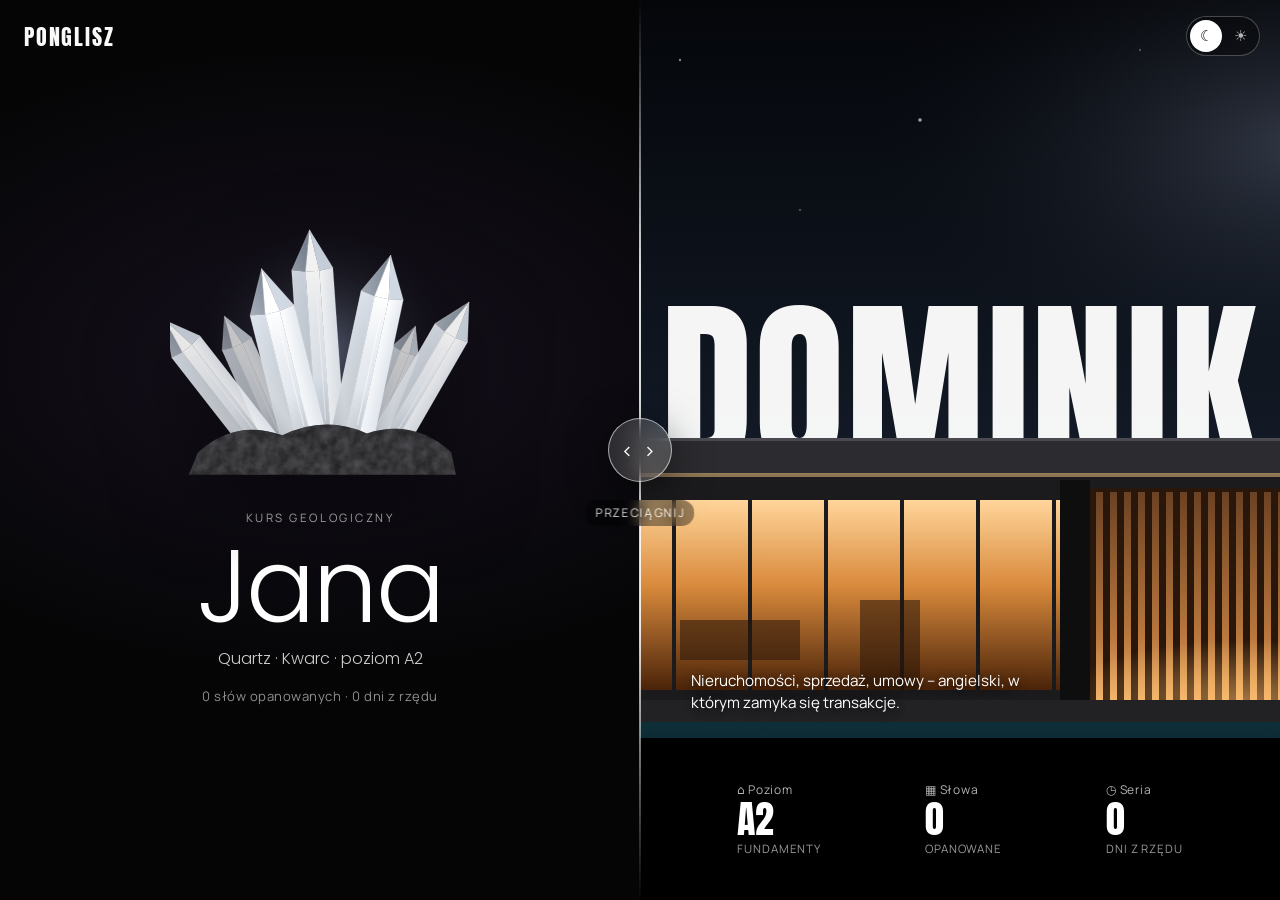
==== commit f195d287: "Trudniejszy kurs: nowe talie o domu (kuchnia, wnętrza, ogrzewanie i klimatyzacja, pytania o mieszkan" ====
--- a/public/index.html
+++ b/public/index.html
@@ -33,6 +33,7 @@
   <script src="js/data/decks-jana.js"></script>
   <script src="js/data/decks-dominik.js"></script>
   <script src="js/data/decks-life.js"></script>
+  <script src="js/data/decks-home.js"></script>
   <script src="js/data/grammar.js"></script>
   <script src="js/data/readings.js"></script>
   <script src="js/art.js"></script>
--- a/public/css/theme.css
+++ b/public/css/theme.css
@@ -139,7 +139,7 @@
 @keyframes knob { 0%, 100% { transform: translate(-50%, -50%); } 25% { transform: translate(calc(-50% + 8px), -50%); } 75% { transform: translate(calc(-50% - 8px), -50%); } }
 .split-hint { position: absolute; left: var(--pos); top: calc(50% + 50px); transform: translateX(-50%); z-index: 4; display: flex; gap: 14px; font-size: .74rem; letter-spacing: .14em; text-transform: uppercase; white-space: nowrap; pointer-events: none; }
 .split-hint span { padding: 4px 10px; border-radius: 999px; background: rgba(0, 0, 0, .45); backdrop-filter: blur(8px); -webkit-backdrop-filter: blur(8px); }
-.split-hint span:nth-child(2) { background: transparent; opacity: .7; }
+.split-hint span { opacity: .85; }
 .split.opening .split-hint, .split.opening .split-handle { opacity: 0; transition: opacity .2s; }
 .split-logo { position: absolute; top: 20px; left: 24px; z-index: 5; color: #fff; text-decoration: none; font-family: Anton, sans-serif; font-size: 1.4rem; letter-spacing: .08em; mix-blend-mode: difference; }
 .split-theme { position: absolute; top: 16px; right: 20px; z-index: 5; }
@@ -163,9 +163,6 @@
 .split.vertical .knob { left: 50%; top: 0; transform: translate(-50%, -50%) rotate(90deg); animation-name: knobv; }
 @keyframes knobv { 0%, 100% { transform: translate(-50%, -50%) rotate(90deg); } 25% { transform: translate(-50%, calc(-50% + 7px)) rotate(90deg); } 75% { transform: translate(-50%, calc(-50% - 7px)) rotate(90deg); } }
 .split.vertical .split-hint { left: 50%; top: calc(var(--pos) + 42px); }
-.split.vertical .split-hint span:nth-child(2) { display: none; }
-.split-hint span[data-h]::after { content: attr(data-h); }
-.split.vertical .split-hint span[data-h]::after { content: attr(data-v); }
 
 /* =======================================================================
    SCENA Z DOMEM (wspólna dla ekranu startowego i pulpitu Dominika)
@@ -195,7 +192,7 @@
 }
 html[data-theme="dark"] .hero-jana { background: radial-gradient(55% 70% at 25% 45%, color-mix(in srgb, var(--accent) 18%, transparent), transparent 70%), #070708; }
 .hj-art { display: flex; flex-direction: column; align-items: center; gap: 14px; }
-.hj-crystal { width: min(100%, 380px); aspect-ratio: 1; filter: drop-shadow(0 30px 50px rgba(0, 0, 0, .45)); animation: float 7s ease-in-out infinite; }
+.hj-crystal { width: min(100%, 380px); aspect-ratio: 1; animation: float 7s ease-in-out infinite; }
 .hj-crystal svg, .hj-crystal img { width: 100%; height: 100%; }
 .mineral-photo { object-fit: contain; -webkit-mask-image: radial-gradient(closest-side, #000 72%, transparent); mask-image: radial-gradient(closest-side, #000 72%, transparent); }
 @keyframes float { 0%, 100% { transform: translateY(0); } 50% { transform: translateY(-10px); } }
@@ -275,3 +272,230 @@
   .hj-crystal, .knob { animation: none; }
   .split:not(.dragging) { transition: none; }
 }
+
+/* =======================================================================
+   POZOSTAŁE EKRANY (trening, słownik, gramatyka, czytanie, ustawienia)
+   ======================================================================= */
+/* subtelne tło: warstwice dla Jany, siatka planu dla Dominika */
+body[data-profile]::before { content: ""; position: fixed; inset: 0; z-index: -1; pointer-events: none; opacity: .5; }
+body[data-profile="jana"]::before {
+  background-image: url("data:image/svg+xml,%3Csvg xmlns='http://www.w3.org/2000/svg' width='600' height='600' fill='none' stroke='%23888' stroke-opacity='.09'%3E%3Cpath d='M-50 120 C100 60 250 180 400 110 S650 60 700 120'/%3E%3Cpath d='M-50 170 C100 110 250 230 400 160 S650 110 700 170'/%3E%3Cpath d='M-50 220 C110 170 250 280 400 215 S650 160 700 220'/%3E%3Cpath d='M-50 330 C120 290 260 390 410 320 S650 280 700 340'/%3E%3Cpath d='M-50 380 C120 340 260 440 410 370 S650 330 700 390'/%3E%3Cpath d='M-50 500 C130 460 270 560 420 490 S650 450 700 510'/%3E%3C/svg%3E");
+}
+body[data-profile="dominik"]::before {
+  background-image: linear-gradient(rgba(140, 140, 150, .07) 1px, transparent 1px), linear-gradient(90deg, rgba(140, 140, 150, .07) 1px, transparent 1px),
+    linear-gradient(rgba(140, 140, 150, .035) 1px, transparent 1px), linear-gradient(90deg, rgba(140, 140, 150, .035) 1px, transparent 1px);
+  background-size: 120px 120px, 120px 120px, 24px 24px, 24px 24px;
+}
+body.split-mode::before { display: none; }
+
+/* przyciski Dominika poza zdjęciem: beton + ciepłe światło */
+.dom-btn {
+  flex: 1 1 0; display: inline-flex; flex-direction: column; align-items: flex-start; min-width: 0; padding: 14px 20px; border-radius: 4px;
+  border: 1px solid rgba(255, 255, 255, .14); color: #fff; cursor: pointer; font: 600 1rem Manrope, sans-serif;
+  background: linear-gradient(120deg, rgba(255, 255, 255, .08), transparent 50%), var(--tex-concrete); background-size: cover;
+  box-shadow: inset 0 1px 0 rgba(255, 255, 255, .12), 0 8px 22px rgba(0, 0, 0, .25); transition: transform .15s, filter .15s;
+}
+.dom-btn small { font-weight: 400; font-size: .78rem; opacity: .75; }
+.dom-btn:hover { transform: translateY(-2px); filter: brightness(1.2); }
+.dom-btn.dom-main { background: #f0b36a; color: #1a1006; border-color: #f0b36a; }
+.lessons.dom { gap: 10px; width: 100%; max-width: 620px; margin: 16px auto; }
+.lessons.stone { width: 100%; max-width: 620px; }
+.center .lessons.stone { margin: 16px auto; }
+body[data-profile="dominik"] .btn { border-radius: 4px; text-transform: uppercase; letter-spacing: .06em; font-size: .88rem; }
+body[data-profile="jana"] .btn { border-radius: 999px; }
+.btn.ghost { border-width: 1px; }
+
+/* karta zadania */
+.task { position: relative; overflow: hidden; border-radius: 22px; padding: 30px; }
+body[data-profile="jana"] .task::after {
+  content: ""; position: absolute; right: -60px; top: -60px; width: 220px; height: 220px; border-radius: 50%;
+  background: radial-gradient(closest-side, var(--accent-soft), transparent); pointer-events: none;
+}
+body[data-profile="dominik"] .task { border-radius: 6px; border-top: 3px solid var(--accent); }
+body[data-profile="jana"] .word { font-family: Poppins, sans-serif; font-weight: 400; font-size: 2.3rem; letter-spacing: -.02em; }
+body[data-profile="dominik"] .word { font-weight: 800; letter-spacing: -.02em; }
+.word.pl { font-weight: 500; }
+.tr { color: var(--accent); }
+.qlabel, .deck-label { text-transform: uppercase; letter-spacing: .12em; font-size: .72rem; }
+.opt { border-width: 1px; padding: 14px 16px; border-radius: 14px; transition: border-color .15s, background .15s, transform .1s; }
+body[data-profile="dominik"] .opt { border-radius: 4px; }
+.opt:hover:not(:disabled) { transform: translateX(3px); }
+.opt kbd { background: transparent; }
+.typed input { border-width: 1px; border-radius: 14px; background: var(--card-2); }
+body[data-profile="dominik"] .typed input { border-radius: 4px; }
+.fb { border-radius: 14px; border-width: 1px; }
+.fb .example { background: rgba(0, 0, 0, .12); }
+.blank { border-bottom-width: 2px; }
+.sess-top .bar { height: 4px; }
+body[data-profile="jana"] .bar span { background: linear-gradient(90deg, #9aa7b6, #36b583, #9566d6, #c41d43); background-size: 400% 100%; }
+body[data-profile="dominik"] .bar span { background: #f0b36a; }
+.built { border-width: 1px; }
+
+/* koniec sesji */
+.session-end .end-art { width: 120px; height: 120px; margin: 0 auto 6px; color: var(--text); }
+body[data-profile="dominik"] .session-end .end-art { width: 220px; height: 140px; opacity: .8; }
+.session-end .end-art svg { width: 100%; height: 100%; }
+.result-ring { background: conic-gradient(var(--accent) calc(var(--p) * 1%), var(--line) 0); }
+body[data-profile="jana"] .result-ring b { font-family: Poppins, sans-serif; font-weight: 300; }
+body[data-profile="dominik"] .result-ring b { font-family: Anton, sans-serif; font-weight: 400; font-size: 2.2rem; }
+
+/* słownik */
+.chip { border-radius: 999px; background: var(--card-2); border-color: var(--line); }
+body[data-profile="dominik"] .chip { border-radius: 4px; text-transform: uppercase; font-size: .76rem; letter-spacing: .06em; }
+.toolbar input, .toolbar select { border-width: 1px; background: var(--card-2); border-radius: 12px; }
+.wrow { padding: 14px 6px; }
+.wrow:hover { background: var(--accent-soft); }
+body[data-profile="jana"] .wmain b { font-family: Poppins, sans-serif; font-weight: 500; font-size: 1.05rem; }
+.st.ok { background: var(--ok-soft); }
+
+/* gramatyka i czytanie */
+.gcard { background: var(--card-2); border-radius: 16px; padding: 16px; transition: border-color .15s, transform .15s; }
+.gcard:hover { transform: translateY(-2px); }
+body[data-profile="dominik"] .gcard { border-radius: 4px; }
+.glevel h3 { font-family: inherit; }
+body[data-profile="dominik"] .glevel h3 { font-family: Anton, sans-serif; font-weight: 400; font-size: 1.3rem; letter-spacing: .02em; }
+body[data-profile="jana"] .glevel h3 { font-family: Poppins, sans-serif; font-weight: 400; font-size: 1.2rem; }
+.lesson i { color: var(--accent); }
+.rcard { background: var(--card-2); border-radius: 16px; }
+body[data-profile="dominik"] .rcard { border-radius: 4px; }
+.reading { font-size: 1.12rem; line-height: 1.85; }
+body[data-profile="jana"] .reading { font-family: Poppins, sans-serif; font-weight: 300; }
+.gloss { border-bottom-color: var(--accent); }
+.rqq { border-radius: 14px; background: var(--card-2); }
+.pill { background: var(--accent-soft); color: var(--accent); }
+
+/* ustawienia */
+.form select, .form input[type=range] { background: var(--card-2); border-width: 1px; }
+.btn.danger { background: var(--bad); color: #fff; }
+
+/* stopka */
+.foot { opacity: .8; }
+
+/* =======================================================================
+   ANIMACJE – kurs Jany
+   ======================================================================= */
+/* kryształ: słupy wyrastają ze skały, błysk, iskierki */
+.crystal .pr { transform-box: fill-box; transform-origin: 50% 100%; }
+.crystal.crystal-grow .pr { animation: growUp .9s cubic-bezier(.2, .9, .3, 1.25) both; animation-delay: calc(var(--i) * 85ms + 120ms); }
+@keyframes growUp { from { transform: scaleY(0) scaleX(.6); opacity: 0; } 60% { opacity: 1; } to { transform: none; opacity: 1; } }
+.crystal .shine { pointer-events: none; }
+.crystal .spark { transform-box: fill-box; transform-origin: center; opacity: 0; animation: spark 3.4s ease-in-out infinite; }
+@keyframes spark { 0%, 100% { opacity: 0; transform: scale(.2) rotate(0); } 12% { opacity: 1; transform: scale(1) rotate(45deg); } 26% { opacity: 0; transform: scale(.3) rotate(90deg); } }
+.hj-crystal { transition: transform .3s; }
+.hj-crystal { position: relative; }
+.hj-crystal::before { content: ""; position: absolute; inset: 12%; border-radius: 50%; z-index: -1;
+  background: radial-gradient(closest-side, color-mix(in srgb, var(--accent) 38%, transparent), transparent); animation: glow 4.5s ease-in-out infinite; }
+@keyframes glow { 0%, 100% { opacity: .35; transform: scale(.9); } 50% { opacity: .9; transform: scale(1.06); } }
+.hj-crystal.preview-locked svg { filter: grayscale(.85) brightness(.75); }
+.hj-crystal.preview-locked::before { opacity: .15; animation: none; }
+.hj-preview { min-height: 1.3em; margin: -6px 0 0; text-align: center; }
+.pane-mineral { transition: transform .25s ease-out; }
+
+/* pył mineralny */
+.dust { position: absolute; inset: 0; pointer-events: none; overflow: hidden; z-index: 0; }
+.dust span { position: absolute; bottom: -10px; border-radius: 50%; background: var(--c); opacity: 0; box-shadow: 0 0 6px var(--c); animation: dust linear infinite; }
+@keyframes dust {
+  0% { transform: translate(0, 0); opacity: 0; }
+  10% { opacity: .55; }
+  80% { opacity: .35; }
+  100% { transform: translate(var(--drift), -105vh); opacity: 0; }
+}
+.hero-jana { position: relative; }
+.hero-jana > *:not(.dust) { position: relative; z-index: 1; }
+.hero-jana .dust span { animation-name: dustSmall; }
+@keyframes dustSmall { 0% { transform: translate(0, 0); opacity: 0; } 12% { opacity: .6; } 85% { opacity: .3; } 100% { transform: translate(var(--drift), -640px); opacity: 0; } }
+
+/* kropki minerałów jako przyciski */
+.mdot { cursor: pointer; transition: transform .2s, box-shadow .2s, border-color .2s; }
+.mdot:hover { transform: translateY(-3px) scale(1.08); }
+.mdot.locked:hover { opacity: .7; }
+
+/* pulpit: wejście kaskadą, warstwy wypełniają się po kolei */
+body[data-profile="jana"] #view > section { animation: riseIn .7s cubic-bezier(.2, .8, .2, 1) both; }
+body[data-profile="jana"] #view > section:nth-child(2) { animation-delay: .08s; }
+body[data-profile="jana"] #view > section:nth-child(3) { animation-delay: .16s; }
+body[data-profile="jana"] #view > section:nth-child(4) { animation-delay: .24s; }
+body[data-profile="jana"] .stats .stat { animation: riseIn .6s cubic-bezier(.2, .8, .2, 1) both; }
+body[data-profile="jana"] .stats .stat:nth-child(2) { animation-delay: .14s; }
+body[data-profile="jana"] .stats .stat:nth-child(3) { animation-delay: .2s; }
+body[data-profile="jana"] .stats .stat:nth-child(4) { animation-delay: .26s; }
+body[data-profile="jana"] .stats .stat:nth-child(5) { animation-delay: .32s; }
+body[data-profile="jana"] .stats .stat:nth-child(6) { animation-delay: .38s; }
+@keyframes riseIn { from { opacity: 0; transform: translateY(18px); } to { opacity: 1; transform: none; } }
+.hero-jana .stratum .fill { transform-origin: left; animation: fillIn 1.1s cubic-bezier(.2, .8, .2, 1) both; }
+.hero-jana .stratum:nth-child(1) .fill { animation-delay: .5s; }
+.hero-jana .stratum:nth-child(2) .fill { animation-delay: .75s; }
+.hero-jana .stratum:nth-child(3) .fill { animation-delay: 1s; }
+.hero-jana .stratum:nth-child(4) .fill { animation-delay: 1.25s; }
+@keyframes fillIn { from { transform: scaleX(0); } to { transform: scaleX(1); } }
+.hero-jana .stratum.cur::after { content: ""; position: absolute; inset: 0; background: linear-gradient(100deg, transparent 30%, rgba(255, 255, 255, .25), transparent 70%); transform: translateX(-100%); animation: sweep 3.5s ease-in-out 2s infinite; }
+body[data-profile="jana"] .bfill { transform-origin: bottom; animation: barUp .9s cubic-bezier(.2, .8, .2, 1) both; }
+body[data-profile="jana"] .bcol:nth-child(n) .bfill { animation-delay: calc(.3s + var(--d, 0s)); }
+@keyframes barUp { from { transform: scaleY(0); } to { transform: none; } }
+body[data-profile="jana"] .stack .m, body[data-profile="jana"] .stack .s, body[data-profile="jana"] .mini span { transform-origin: left; animation: fillIn 1.2s cubic-bezier(.2, .8, .2, 1) .4s both; }
+
+/* tło: warstwice powoli dryfują */
+body[data-profile="jana"]::before { animation: contour 90s linear infinite; }
+@keyframes contour { from { background-position: 0 0; } to { background-position: 600px 120px; } }
+
+/* przyciski z kamieni: tekstura dryfuje, błysk po najechaniu */
+.stone-btn { overflow: hidden; animation: stoneDrift 18s ease-in-out infinite alternate; }
+.stone-btn:nth-child(2) { animation-duration: 23s; }
+.stone-btn:nth-child(3) { animation-duration: 27s; }
+@keyframes stoneDrift { from { background-position: 0 0, 0% 30%; } to { background-position: 0 0, 100% 70%; } }
+.stone-btn::after { content: ""; position: absolute; inset: 0; background: linear-gradient(105deg, transparent 35%, rgba(255, 255, 255, .45) 50%, transparent 65%); transform: translateX(-120%); pointer-events: none; }
+.stone-btn:hover::after { animation: sweep .8s ease-out; }
+@keyframes sweep { to { transform: translateX(120%); } }
+
+/* lekcje: karty wjeżdżają, zła odpowiedź = potrząśnięcie, odłamki przy dobrej */
+body[data-profile="jana"] .task { animation: cardIn .45s cubic-bezier(.2, .8, .2, 1) both; }
+@keyframes cardIn { from { opacity: 0; transform: translateY(14px) scale(.985); } to { opacity: 1; transform: none; } }
+body[data-profile="jana"] .task .word { animation: wordIn .6s cubic-bezier(.2, .8, .2, 1) .08s both; }
+body[data-profile="jana"] .task .tr { animation: wordIn .6s cubic-bezier(.2, .8, .2, 1) .28s both; }
+@keyframes wordIn { from { opacity: 0; filter: blur(6px); transform: translateY(6px); } to { opacity: 1; filter: none; transform: none; } }
+body[data-profile="jana"] .opt { animation: riseIn .4s cubic-bezier(.2, .8, .2, 1) both; }
+body[data-profile="jana"] .opt:nth-child(2) { animation-delay: .05s; }
+body[data-profile="jana"] .opt:nth-child(3) { animation-delay: .1s; }
+body[data-profile="jana"] .opt:nth-child(4) { animation-delay: .15s; }
+body[data-profile="jana"] .opt.right { animation: pop .45s cubic-bezier(.2, .9, .3, 1.4); }
+@keyframes pop { 50% { transform: scale(1.03); } }
+.task.shake { animation: shake .45s cubic-bezier(.36, .07, .19, .97) both !important; }
+@keyframes shake { 15%, 85% { transform: translateX(-2px); } 30%, 70% { transform: translateX(5px); } 45%, 55% { transform: translateX(-7px); } }
+body[data-profile="jana"] .fb { animation: riseIn .35s ease-out both; }
+body[data-profile="jana"] .sess-top .bar span { animation: barShift 8s linear infinite; }
+@keyframes barShift { to { background-position: 400% 0; } }
+
+.burst { position: fixed; z-index: 100; width: 0; height: 0; pointer-events: none; }
+.burst i { position: absolute; left: 0; top: 0; clip-path: polygon(50% 0, 100% 40%, 70% 100%, 30% 100%, 0 40%); opacity: 0; animation: shard 1s cubic-bezier(.15, .8, .3, 1) forwards; }
+@keyframes shard {
+  0% { transform: translate(-50%, -50%) scale(.4) rotate(0); opacity: 1; }
+  70% { opacity: 1; }
+  100% { transform: translate(calc(-50% + var(--x)), calc(-50% + var(--y) + 40px)) scale(1) rotate(var(--r)); opacity: 0; }
+}
+
+/* koniec sesji */
+body[data-profile="jana"] .session-end .end-art { width: 150px; height: 150px; }
+body[data-profile="jana"] .result-ring { animation: ringIn 1s cubic-bezier(.2, .8, .2, 1) .3s both; }
+@keyframes ringIn { from { opacity: 0; transform: scale(.7) rotate(-90deg); } to { opacity: 1; transform: none; } }
+
+/* odsłonięcie nowego minerału po awansie */
+.reveal { position: fixed; inset: 0; z-index: 90; display: grid; place-items: center; background: radial-gradient(circle at 50% 45%, rgba(34, 20, 60, .985), rgba(0, 0, 0, .99)); color: #fff; animation: fadeIn .4s ease-out both; }
+.reveal.out { animation: fadeOut .4s ease-in both; }
+.reveal-in { position: relative; z-index: 1; text-align: center; padding: 20px; }
+.reveal-crystal { width: min(70vw, 340px); aspect-ratio: 1; margin: 0 auto; }
+.reveal-crystal svg { width: 100%; height: 100%; }
+.reveal h2 { font-family: Poppins, sans-serif; font-weight: 300; font-size: clamp(3rem, 10vw, 5.5rem); margin: 6px 0; animation: wordIn .8s ease-out 1s both; }
+.reveal p { opacity: .75; animation: wordIn .8s ease-out 1.2s both; }
+.reveal .eyebrow { color: #fff; opacity: .7; animation: wordIn .8s ease-out .8s both; }
+.reveal .btn { margin-top: 14px; animation: wordIn .8s ease-out 1.5s both; }
+@keyframes fadeIn { from { opacity: 0; } }
+@keyframes fadeOut { to { opacity: 0; } }
+
+/* ekran startowy: pył nad panelem Jany */
+.pane-jana .dust { z-index: 0; }
+.pane-jana .pane-content { z-index: 1; }
+
+@media (prefers-reduced-motion: reduce) {
+  *, *::before, *::after { animation-duration: .001ms !important; animation-iteration-count: 1 !important; animation-delay: 0s !important; transition-duration: .001ms !important; }
+  .dust, .crystal .spark { display: none; }
+}
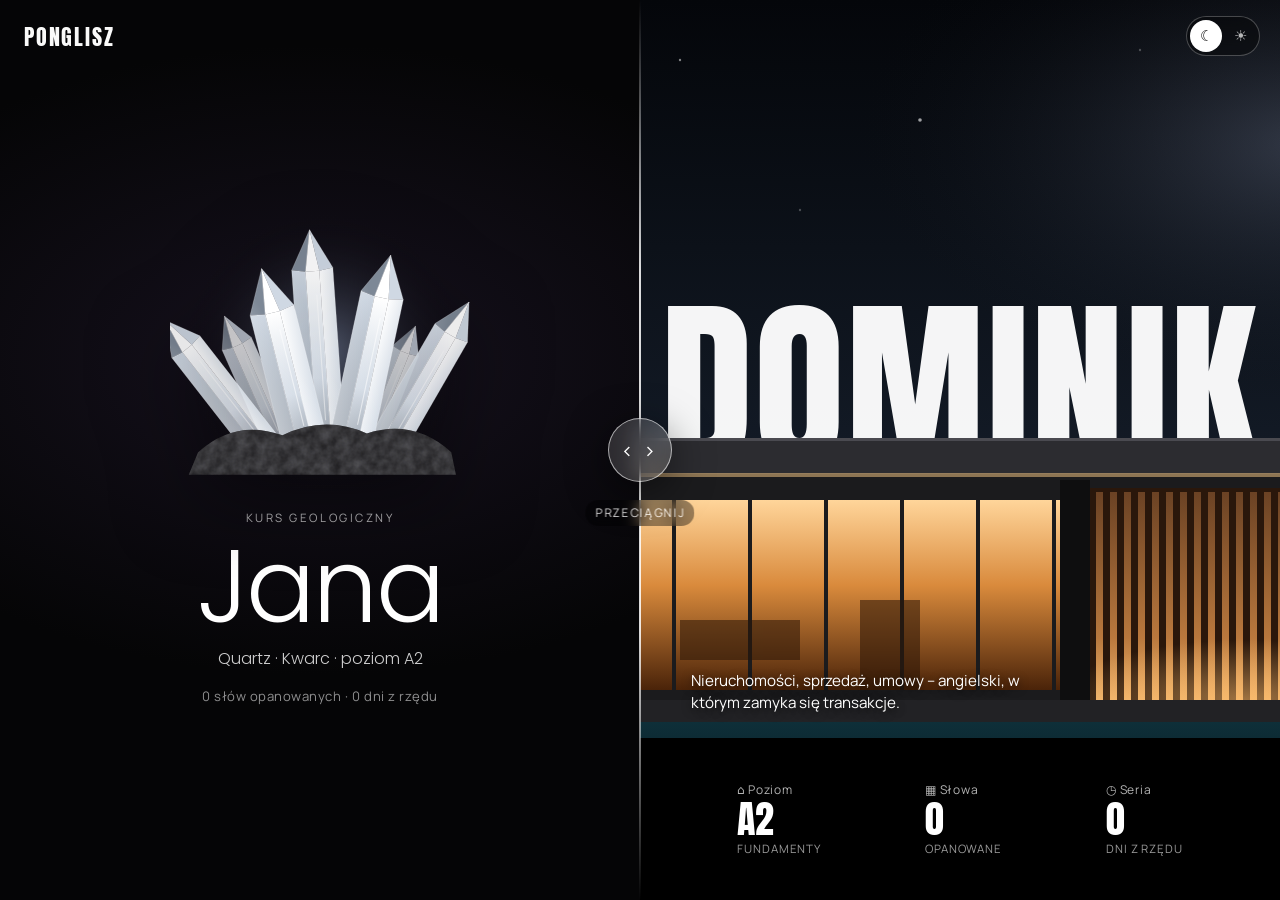
==== commit a5395acb: "Suits sezon 1: przygotowanie do odcinków, quizy, słowa mieszają się z codziennym treningiem Co-Autho" ====
--- a/public/index.html
+++ b/public/index.html
@@ -34,6 +34,7 @@
   <script src="js/data/decks-dominik.js"></script>
   <script src="js/data/decks-life.js"></script>
   <script src="js/data/decks-home.js"></script>
+  <script src="js/data/decks-suits.js"></script>
   <script src="js/data/grammar.js"></script>
   <script src="js/data/readings.js"></script>
   <script src="js/art.js"></script>
--- a/public/css/theme.css
+++ b/public/css/theme.css
@@ -499,3 +499,29 @@
   *, *::before, *::after { animation-duration: .001ms !important; animation-iteration-count: 1 !important; animation-delay: 0s !important; transition-duration: .001ms !important; }
   .dust, .crystal .spark { display: none; }
 }
+
+/* =======================================================================
+   SUITS
+   ======================================================================= */
+.tagchip { display: inline-block; font-size: .66rem; letter-spacing: .08em; text-transform: uppercase; padding: 1px 7px; border-radius: 999px; border: 1px solid var(--line); color: var(--muted); }
+.ctx { margin: 6px 0 0; }
+.ep-grid { display: grid; grid-template-columns: repeat(auto-fill, minmax(210px, 1fr)); gap: 12px; margin-top: 16px; }
+.ep-card { display: flex; flex-direction: column; gap: 6px; text-decoration: none; color: var(--text); background: var(--card-2); border: 1px solid var(--line); border-radius: 14px; padding: 14px; transition: transform .15s, border-color .15s; }
+body[data-profile="dominik"] .ep-card { border-radius: 4px; }
+.ep-card:hover { transform: translateY(-2px); border-color: var(--accent); }
+.ep-card .ep-code { font-family: Anton, sans-serif; font-size: 1.5rem; letter-spacing: .02em; line-height: 1; }
+.ep-card .mini { width: 100%; }
+.ep-card small { color: var(--muted); }
+.ep-card.next { border-color: var(--accent); box-shadow: 0 0 0 3px var(--accent-soft); }
+.ep-card.watched .ep-code { color: var(--accent); }
+.se-head { display: flex; justify-content: space-between; align-items: flex-start; gap: 14px; flex-wrap: wrap; margin-top: 8px; }
+.se-head h1 { margin: 4px 0 0; }
+.se-progress { margin: 14px 0 4px; }
+.se-progress .stack { height: 8px; }
+.se-actions { justify-content: flex-start; }
+.se-body h2 { margin-top: 1.4em; }
+.se-body details { margin-top: 12px; border-top: 1px solid var(--line); padding-top: 10px; }
+.se-body summary { cursor: pointer; font-weight: 600; color: var(--accent); }
+.se-body .lesson h4 { margin: 1em 0 .3em; }
+.se-nav { display: flex; justify-content: space-between; margin-bottom: 16px; }
+#sq legend i { color: var(--accent); font-style: normal; }
